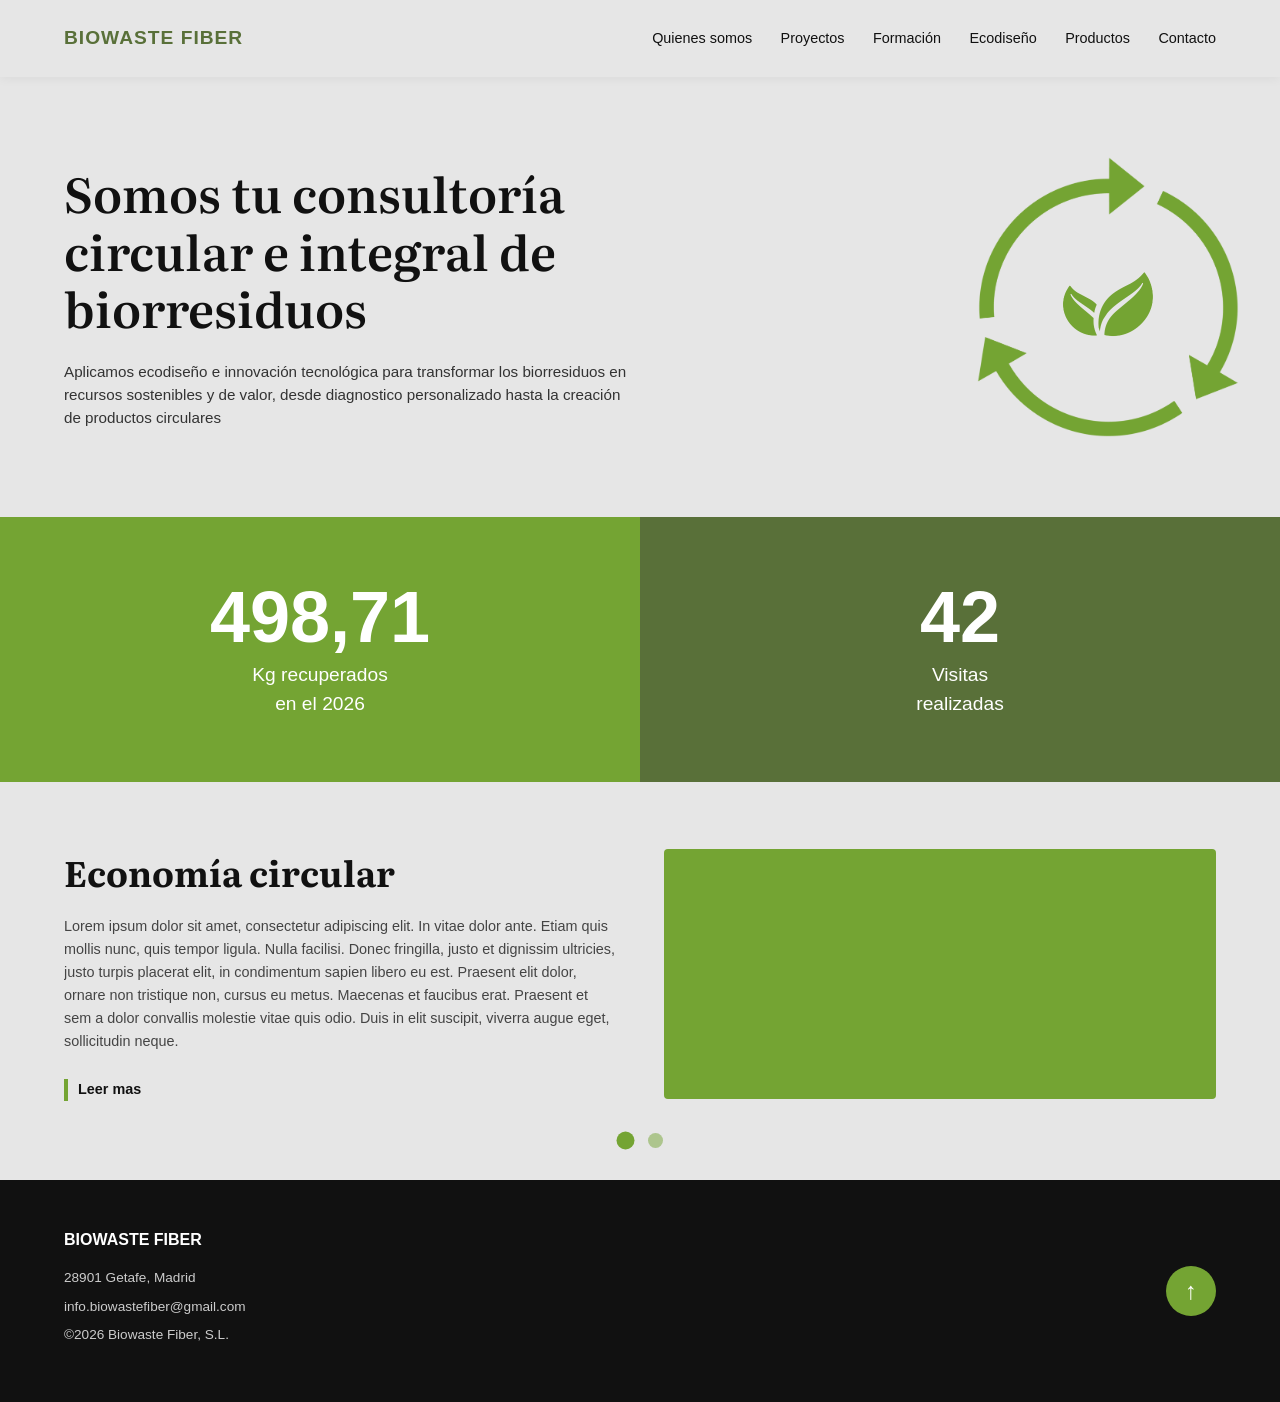
==== index.html @ 69482e2f "Add files via upload" ====
<!DOCTYPE html>
<html lang="es">
<head>
    <meta charset="UTF-8">
    <meta name="viewport" content="width=device-width, initial-scale=1.0">
    <title>Biowaste Fiber - Consultoría Circular</title>
    <!-- Importación de fuentes -->
    <link rel="preconnect" href="https://fonts.googleapis.com">
    <link rel="preconnect" href="https://fonts.gstatic.com" crossorigin>
    <link href="https://fonts.googleapis.com/css2?family=Literata:opsz,wght@7..72,400;7..72,600&display=swap" rel="stylesheet">
    <link rel="stylesheet" href="css/style.css">
</head>
<body>

    <!-- Cabecera / Navegación (Sticky) -->
    <header class="header">
        <div class="logo">BIOWASTE FIBER</div>
        <nav class="nav">
            <a href="#">Quienes somos</a>
            <a href="#">Proyectos</a>
            <a href="#">Formación</a>
            <a href="#">Ecodiseño</a>
            <a href="#">Productos</a>
            <a href="#">Contacto</a>
        </nav>
    </header>

    <!-- Sección Hero -->
    <section class="hero">
        <div class="hero-content">
            <h1>Somos tu consultoría circular e integral de biorresiduos</h1>
            <p>Aplicamos ecodiseño e innovación tecnológica para transformar los biorresiduos en recursos sostenibles y de valor, desde diagnostico personalizado hasta la creación de productos circulares</p>
        </div>
        
        <!-- Contenedor de la animación -->
        <div class="hero-animation-container">
            <!-- Imagen 1: Flechas circulares (Giran) -->
            <img src="img/image_1.png" alt="Flechas circulares" class="arrows-img">
            <!-- Imagen 2: Hojas (Estáticas en el centro y más grandes) -->
            <img src="img/Image_2.png" alt="Hojas" class="leaves-img">
        </div>
    </section>

    <!-- Sección de Estadísticas (Ancho completo) -->
    <section class="stats">
        <div class="stat-box light-green">
            <h2>498,71</h2>
            <p>Kg recuperados<br>en el 2026</p>
        </div>
        <div class="stat-box dark-green">
            <h2>42</h2>
            <p>Visitas<br>realizadas</p>
        </div>
    </section>

    <!-- Sección Carrusel -->
    <section class="carousel-section">
        <div class="carousel-container">
            <!-- Slide 1 -->
            <div class="carousel-slide active">
                <div class="slide-text">
                    <h3>Economía circular</h3>
                    <p>Lorem ipsum dolor sit amet, consectetur adipiscing elit. In vitae dolor ante. Etiam quis mollis nunc, quis tempor ligula. Nulla facilisi. Donec fringilla, justo et dignissim ultricies, justo turpis placerat elit, in condimentum sapien libero eu est. Praesent elit dolor, ornare non tristique non, cursus eu metus. Maecenas et faucibus erat. Praesent et sem a dolor convallis molestie vitae quis odio. Duis in elit suscipit, viverra augue eget, sollicitudin neque.</p>
                    <a href="#" class="read-more">Leer mas</a>
                </div>
                <div class="slide-image"></div>
            </div>

            <!-- Slide 2 -->
            <div class="carousel-slide">
                <div class="slide-text">
                    <h3>Monitoreo/Trazabilidad</h3>
                    <p>Lorem ipsum dolor sit amet, consectetur adipiscing elit. In vitae dolor ante. Etiam quis mollis nunc, quis tempor ligula. Nulla facilisi. Donec fringilla, justo et dignissim ultricies, justo turpis placerat elit, in condimentum sapien libero eu est. Praesent elit dolor, ornare non tristique non, cursus eu metus. Maecenas et faucibus erat. Praesent et sem a dolor convallis molestie vitae quis odio. Duis in elit suscipit, viverra augue eget, sollicitudin neque.</p>
                    <a href="#" class="read-more">Leer mas</a>
                </div>
                <div class="slide-image"></div>
            </div>
        </div>
        
        <!-- Controles del carrusel -->
        <div class="carousel-dots">
            <span class="dot active" data-slide="0"></span>
            <span class="dot" data-slide="1"></span>
        </div>
    </section>

    <!-- Pie de página -->
    <footer class="footer">
        <div class="footer-info">
            <p class="brand">BIOWASTE FIBER</p>
            <p>28901 Getafe, Madrid</p>
            <p>info.biowastefiber@gmail.com</p>
            <p>&copy;2026 Biowaste Fiber, S.L.</p>
        </div>
        <div class="footer-arrow">
            <a href="#" class="arrow-btn">↑</a>
        </div>
    </footer>

    <script src="js/script.js"></script>
</body>
</html>
---- css/style.css ----
/* --- Variables y Reseteo --- */
:root {
    --verde-claro: #74a433;
    --verde-oscuro: #597039;
    --gris-fondo: #e6e6e6;
    --negro: #111111;
    --blanco: #ffffff;
    --font-headings: 'Literata', Georgia, serif;
    --font-body: 'Helvetica Neue', Helvetica, Arial, sans-serif;
}

* {
    margin: 0;
    padding: 0;
    box-sizing: border-box;
}

body {
    font-family: var(--font-body);
    color: var(--negro);
    line-height: 1.5;
    background-color: var(--blanco);
    overflow-x: hidden;
}

/* --- Header / Navegación --- */
.header {
    display: flex;
    justify-content: space-between;
    align-items: center;
    padding: 1.5rem 4rem;
    background-color: var(--gris-fondo);
    position: sticky;
    top: 0;
    z-index: 1000;
    box-shadow: 0 2px 10px rgba(0,0,0,0.05);
}

.logo {
    font-weight: bold;
    font-size: 1.2rem;
    color: var(--verde-oscuro);
    letter-spacing: 1px;
}

.nav a {
    text-decoration: none;
    color: var(--negro);
    margin-left: 1.5rem;
    font-size: 0.9rem;
    font-weight: 500;
    transition: color 0.3s ease, border-bottom 0.3s ease;
    padding-bottom: 2px;
    border-bottom: 2px solid transparent;
}

.nav a:hover {
    color: var(--verde-claro);
    border-bottom: 2px solid var(--verde-claro);
}

/* --- Hero Section --- */
.hero {
    display: flex;
    justify-content: space-between;
    align-items: center;
    background-color: var(--gris-fondo);
    padding: 5rem 4rem;
}

.hero-content {
    max-width: 55%;
}

.hero h1 {
    font-family: var(--font-headings);
    font-size: 3rem;
    font-weight: 600;
    line-height: 1.2;
    margin-bottom: 1.5rem;
    color: var(--negro);
}

.hero p {
    font-size: 0.95rem;
    color: #333;
    max-width: 90%;
}

/* --- Animación del Hero --- */
.hero-animation-container {
    position: relative;
    width: 280px; /* Aumentado de 250px a 280px */
    height: 280px;
    display: flex;
    justify-content: center;
    align-items: center;
    /* Acerca el gráfico al texto */
    margin-right: -2rem; 
    margin-left: 1rem;
}

.arrows-img {
    position: absolute;
    width: 100%;
    height: 100%;
    object-fit: contain;
    animation: girar 15s linear infinite;
}

.leaves-img {
    position: absolute;
    width: 65%; /* Aumentado del 50% al 65% para hacer la hoja más grande */
    height: 65%;
    object-fit: contain;
    z-index: 2;
}

@keyframes girar {
    from { transform: rotate(0deg); }
    to { transform: rotate(360deg); }
}

/* --- Stats Section (Ancho completo) --- */
.stats {
    display: grid;
    grid-template-columns: 1fr 1fr;
    width: 100%;
}

.stat-box {
    padding: 4rem 2rem; /* Ajuste de padding */
    color: var(--blanco);
    display: flex;
    flex-direction: column;
    /* CAMBIO: Centrar el contenido vertical y horizontalmente */
    justify-content: center;
    align-items: center;
    text-align: center;
}

.stat-box h2 {
    font-size: 4.5rem;
    font-weight: bold;
    line-height: 1;
    margin-bottom: 0.5rem;
}

.stat-box p {
    font-size: 1.2rem;
    font-weight: normal;
}

.light-green {
    background-color: var(--verde-claro);
    /* Ya no se alinea a la derecha, ahora está centrado por la regla general .stat-box */
}

.dark-green {
    background-color: var(--verde-oscuro);
    /* Ya no se alinea a la izquierda, ahora está centrado por la regla general .stat-box */
}

/* --- Carrusel Section --- */
.carousel-section {
    background-color: var(--gris-fondo);
    padding: 4rem 4rem 2rem 4rem;
    position: relative;
}

.carousel-container {
    position: relative;
    max-width: 1200px;
    margin: 0 auto;
    overflow: hidden;
}

.carousel-slide {
    display: none;
    justify-content: space-between;
    align-items: center;
    gap: 3rem;
    animation: fadeIn 0.5s ease-in-out;
}

.carousel-slide.active {
    display: flex;
}

@keyframes fadeIn {
    from { opacity: 0; transform: translateX(20px); }
    to { opacity: 1; transform: translateX(0); }
}

.slide-text {
    flex: 1;
    max-width: 50%;
}

.slide-text h3 {
    font-family: var(--font-headings);
    font-size: 2.2rem;
    margin-bottom: 1rem;
    color: var(--negro);
}

.slide-text p {
    font-size: 0.9rem;
    color: #444;
    margin-bottom: 1.5rem;
    line-height: 1.6;
}

.read-more {
    display: inline-block;
    color: var(--negro);
    text-decoration: none;
    font-weight: bold;
    font-size: 0.9rem;
    border-left: 4px solid var(--verde-claro);
    padding-left: 10px;
    transition: color 0.3s ease;
}

.read-more:hover {
    color: var(--verde-claro);
}

.slide-image {
    flex: 1;
    height: 250px;
    background-color: var(--verde-claro);
    border-radius: 4px;
}

.carousel-dots {
    display: flex;
    justify-content: center;
    gap: 15px;
    margin-top: 2rem;
}

.dot {
    width: 15px;
    height: 15px;
    background-color: var(--verde-claro);
    border-radius: 50%;
    cursor: pointer;
    opacity: 0.5;
    transition: opacity 0.3s ease, transform 0.3s ease;
}

.dot.active {
    opacity: 1;
    transform: scale(1.2);
}

/* --- Footer --- */
.footer {
    background-color: var(--negro);
    color: var(--blanco);
    padding: 3rem 4rem;
    display: flex;
    justify-content: space-between;
    align-items: center;
}

.footer-info p {
    font-size: 0.85rem;
    margin-bottom: 0.5rem;
    color: #ccc;
}

.footer-info .brand {
    font-weight: bold;
    color: var(--blanco);
    font-size: 1rem;
    margin-bottom: 1rem;
}

.footer-arrow {
    display: flex;
    justify-content: center;
    align-items: center;
}

.arrow-btn {
    display: flex;
    justify-content: center;
    align-items: center;
    width: 50px;
    height: 50px;
    background-color: var(--verde-claro);
    color: var(--blanco);
    text-decoration: none;
    border-radius: 50%;
    font-size: 1.5rem;
    transition: background-color 0.3s ease, transform 0.3s ease;
}

.arrow-btn:hover {
    background-color: var(--verde-oscuro);
    transform: translateY(-5px);
}

/* --- Responsive Básico --- */
@media (max-width: 900px) {
    .header, .hero, .carousel-section, .footer {
        padding-left: 2rem;
        padding-right: 2rem;
    }
    
    .header {
        flex-direction: column;
        gap: 1rem;
    }
    
    .nav a {
        margin: 0 0.5rem;
    }

    .hero {
        flex-direction: column;
        text-align: center;
        gap: 2rem;
    }
    
    .hero-content {
        max-width: 100%;
    }
    
    .hero h1 {
        font-size: 2.2rem;
    }

    /* Ajuste en móviles para la animación del hero */
    .hero-animation-container {
        margin-right: 0;
        margin-left: 0;
        width: 240px;
        height: 240px;
    }

    .stats {
        grid-template-columns: 1fr;
    }

    .carousel-slide {
        flex-direction: column;
    }

    .slide-text {
        max-width: 100%;
    }
    
    .slide-image {
        width: 100%;
        height: 180px;
    }

    .footer {
        flex-direction: column;
        gap: 2rem;
        text-align: center;
    }
}
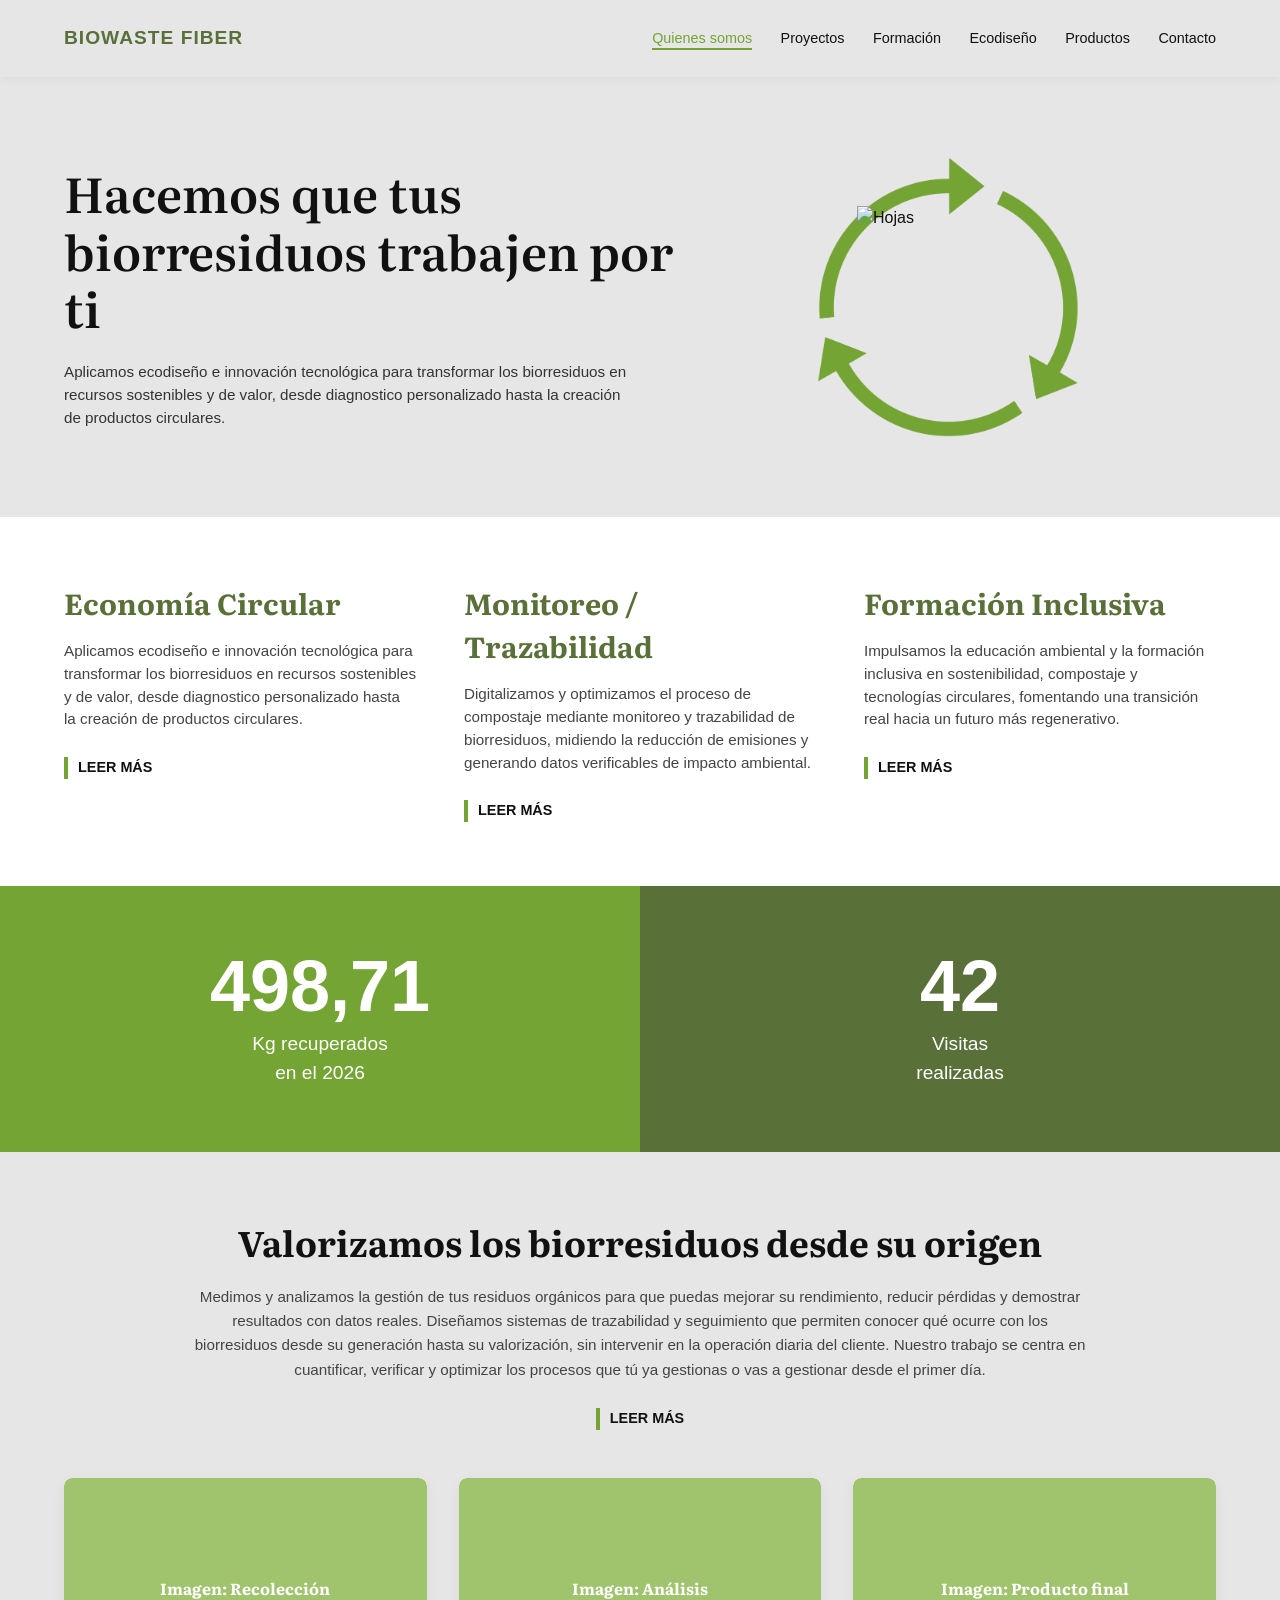
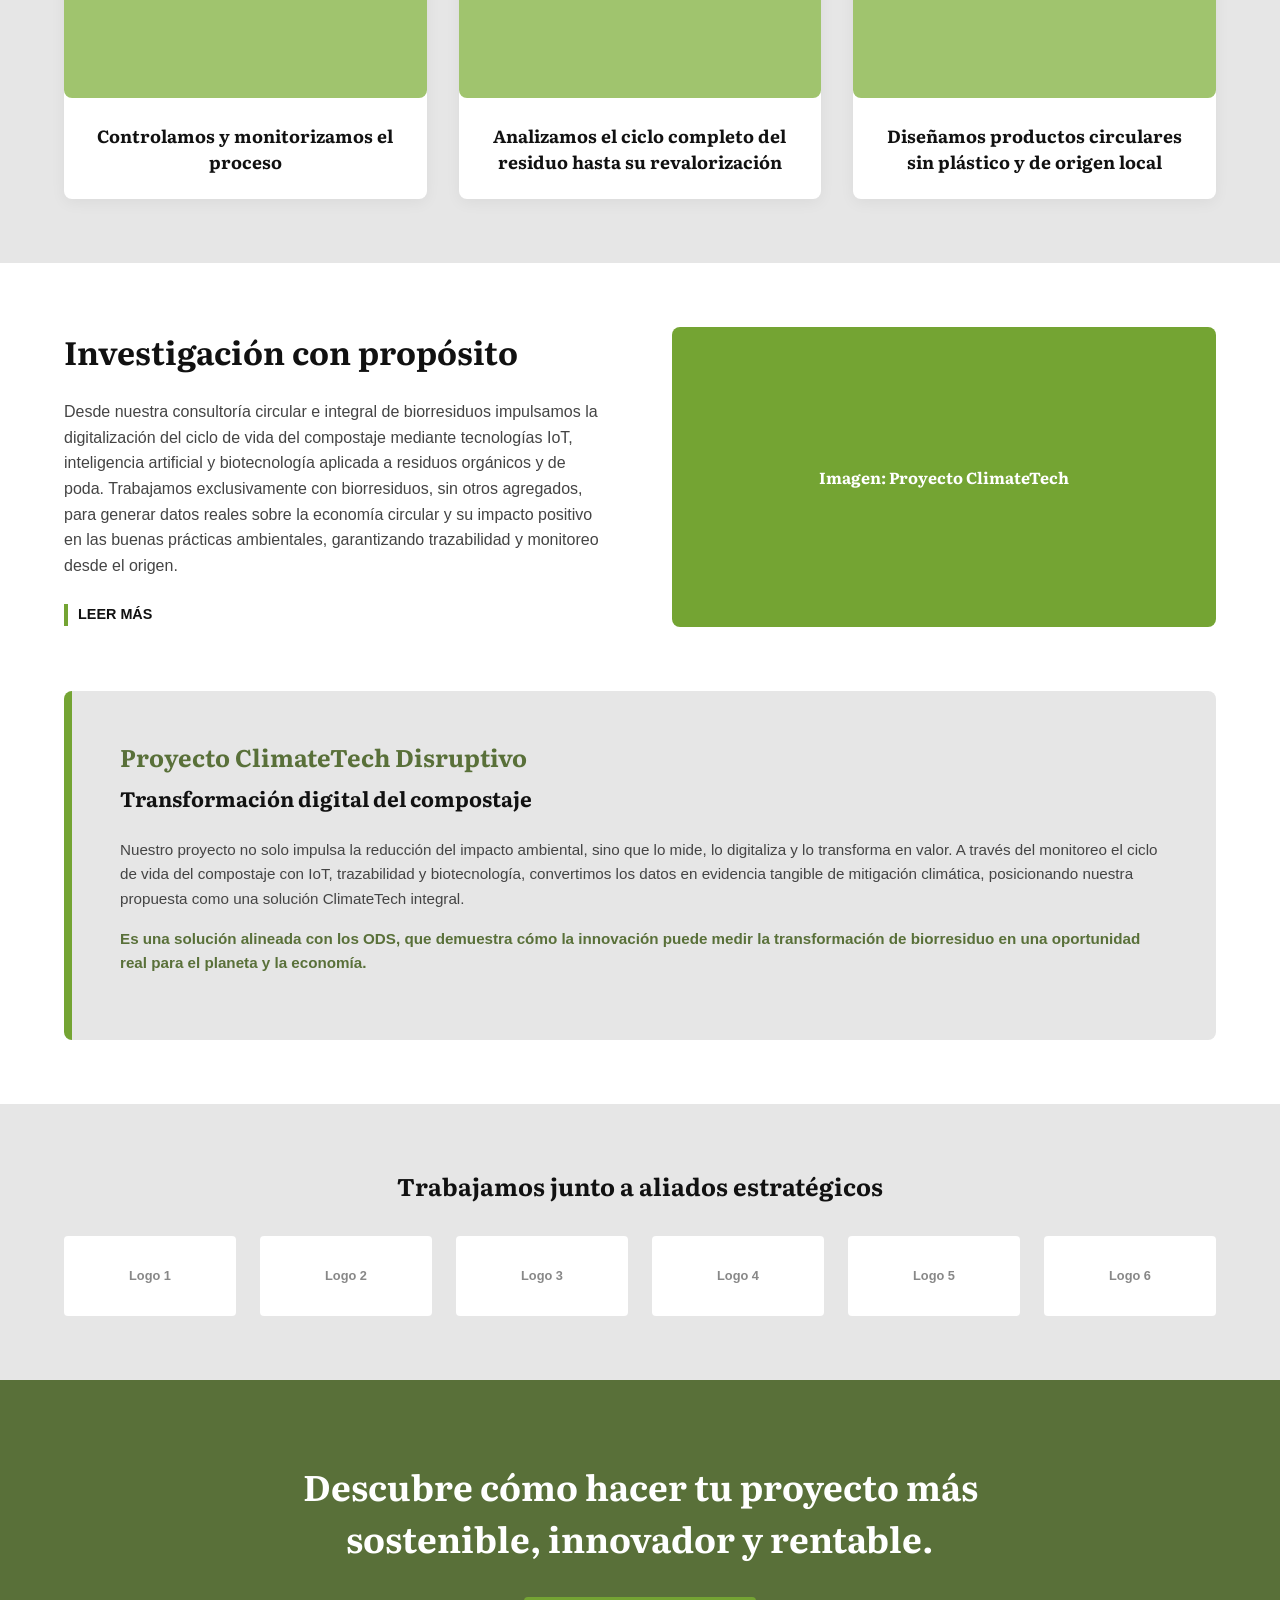
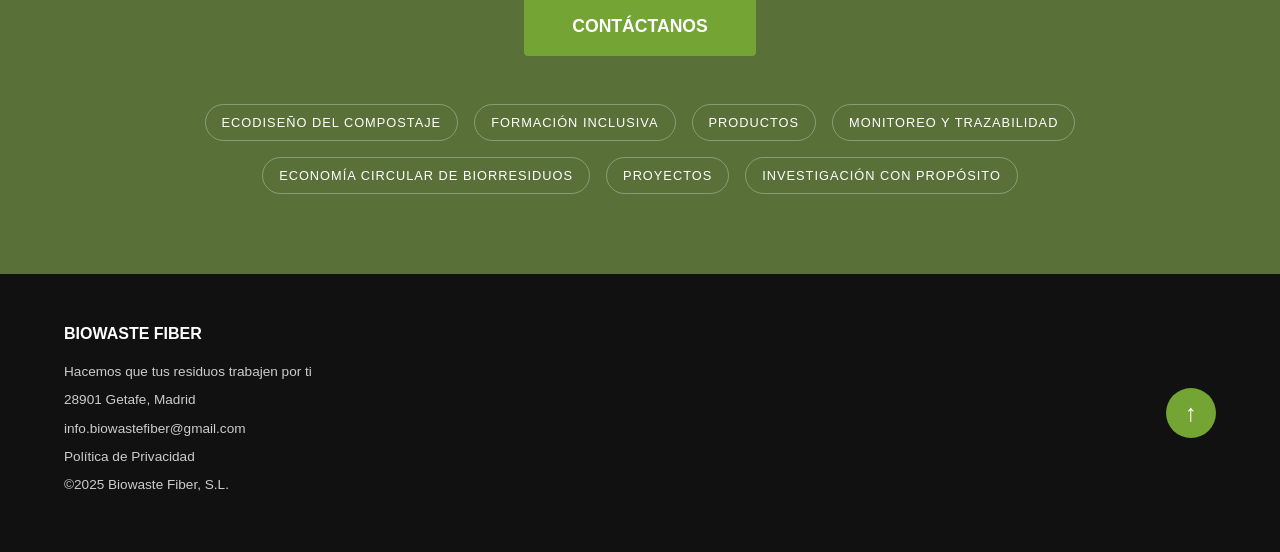
==== commit 77df1852: "upload 2" ====
--- a/index.html
+++ b/index.html
@@ -3,41 +3,63 @@
 <head>
     <meta charset="UTF-8">
     <meta name="viewport" content="width=device-width, initial-scale=1.0">
-    <title>Biowaste Fiber - Consultoría Circular</title>
+    <title>Biowaste Fiber - Hacemos que tus biorresiduos trabajen por ti</title>
     <!-- Importación de fuentes -->
     <link rel="preconnect" href="https://fonts.googleapis.com">
     <link rel="preconnect" href="https://fonts.gstatic.com" crossorigin>
     <link href="https://fonts.googleapis.com/css2?family=Literata:opsz,wght@7..72,400;7..72,600&display=swap" rel="stylesheet">
+    <!-- Ruta actualizada al CSS -->
     <link rel="stylesheet" href="css/style.css">
 </head>
 <body>
 
     <!-- Cabecera / Navegación (Sticky) -->
     <header class="header">
-        <div class="logo">BIOWASTE FIBER</div>
-        <nav class="nav">
-            <a href="#">Quienes somos</a>
-            <a href="#">Proyectos</a>
-            <a href="#">Formación</a>
-            <a href="#">Ecodiseño</a>
-            <a href="#">Productos</a>
-            <a href="#">Contacto</a>
-        </nav>
-    </header>
+    <a href="index.html" class="logo">BIOWASTE FIBER</a>
+    <nav class="nav">
+        <a href="index.html" class="active">Quienes somos</a>
+        <a href="proyectos.html">Proyectos</a>
+        <a href="formacion.html">Formación</a>
+        <a href="#">Ecodiseño</a>
+        <a href="#">Productos</a>
+        <a href="#">Contacto</a>
+    </nav>
+</header>
 
     <!-- Sección Hero -->
     <section class="hero">
         <div class="hero-content">
-            <h1>Somos tu consultoría circular e integral de biorresiduos</h1>
-            <p>Aplicamos ecodiseño e innovación tecnológica para transformar los biorresiduos en recursos sostenibles y de valor, desde diagnostico personalizado hasta la creación de productos circulares</p>
+            <h1 class="fade-in-left">Hacemos que tus biorresiduos trabajen por ti</h1>
+            <p class="fade-in-left delay-1">Aplicamos ecodiseño e innovación tecnológica para transformar los biorresiduos en recursos sostenibles y de valor, desde diagnostico personalizado hasta la creación de productos circulares.</p>
         </div>
         
         <!-- Contenedor de la animación -->
         <div class="hero-animation-container">
             <!-- Imagen 1: Flechas circulares (Giran) -->
             <img src="img/image_1.png" alt="Flechas circulares" class="arrows-img">
-            <!-- Imagen 2: Hojas (Estáticas en el centro y más grandes) -->
-            <img src="img/Image_2.png" alt="Hojas" class="leaves-img">
+            <!-- Imagen 2: Hojas (Estáticas en el centro) -->
+            <img src="img/image_2.png" alt="Hojas" class="leaves-img">
+        </div>
+    </section>
+
+    <!-- Sección de Introducción / Pilares -->
+    <section class="intro-section">
+        <div class="intro-container">
+            <div class="intro-text">
+                <h2>Economía Circular</h2>
+                <p>Aplicamos ecodiseño e innovación tecnológica para transformar los biorresiduos en recursos sostenibles y de valor, desde diagnostico personalizado hasta la creación de productos circulares.</p>
+                <a href="#" class="read-more">LEER MÁS</a>
+            </div>
+            <div class="intro-text">
+                <h2>Monitoreo / Trazabilidad</h2>
+                <p>Digitalizamos y optimizamos el proceso de compostaje mediante monitoreo y trazabilidad de biorresiduos, midiendo la reducción de emisiones y generando datos verificables de impacto ambiental.</p>
+                <a href="#" class="read-more">LEER MÁS</a>
+            </div>
+            <div class="intro-text">
+                <h2>Formación Inclusiva</h2>
+                <p>Impulsamos la educación ambiental y la formación inclusiva en sostenibilidad, compostaje y tecnologías circulares, fomentando una transición real hacia un futuro más regenerativo.</p>
+                <a href="#" class="read-more">LEER MÁS</a>
+            </div>
         </div>
     </section>
 
@@ -53,34 +75,77 @@
         </div>
     </section>
 
-    <!-- Sección Carrusel -->
-    <section class="carousel-section">
-        <div class="carousel-container">
-            <!-- Slide 1 -->
-            <div class="carousel-slide active">
-                <div class="slide-text">
-                    <h3>Economía circular</h3>
-                    <p>Lorem ipsum dolor sit amet, consectetur adipiscing elit. In vitae dolor ante. Etiam quis mollis nunc, quis tempor ligula. Nulla facilisi. Donec fringilla, justo et dignissim ultricies, justo turpis placerat elit, in condimentum sapien libero eu est. Praesent elit dolor, ornare non tristique non, cursus eu metus. Maecenas et faucibus erat. Praesent et sem a dolor convallis molestie vitae quis odio. Duis in elit suscipit, viverra augue eget, sollicitudin neque.</p>
-                    <a href="#" class="read-more">Leer mas</a>
-                </div>
-                <div class="slide-image"></div>
+    <!-- Sección de Proceso / Valorización -->
+    <section class="process-section">
+        <div class="process-header">
+            <h2>Valorizamos los biorresiduos desde su origen</h2>
+            <p>Medimos y analizamos la gestión de tus residuos orgánicos para que puedas mejorar su rendimiento, reducir pérdidas y demostrar resultados con datos reales. Diseñamos sistemas de trazabilidad y seguimiento que permiten conocer qué ocurre con los biorresiduos desde su generación hasta su valorización, sin intervenir en la operación diaria del cliente. Nuestro trabajo se centra en cuantificar, verificar y optimizar los procesos que tú ya gestionas o vas a gestionar desde el primer día.</p>
+            <a href="#" class="read-more">LEER MÁS</a>
+        </div>
+        
+        <div class="process-grid">
+            <div class="process-card">
+                <div class="image-placeholder process-img">Imagen: Recolección</div>
+                <h4>Controlamos y monitorizamos el proceso</h4>
             </div>
+            <div class="process-card">
+                <div class="image-placeholder process-img">Imagen: Análisis</div>
+                <h4>Analizamos el ciclo completo del residuo hasta su revalorización</h4>
+            </div>
+            <div class="process-card">
+                <div class="image-placeholder process-img">Imagen: Producto final</div>
+                <h4>Diseñamos productos circulares sin plástico y de origen local</h4>
+            </div>
+        </div>
+    </section>
 
-            <!-- Slide 2 -->
-            <div class="carousel-slide">
-                <div class="slide-text">
-                    <h3>Monitoreo/Trazabilidad</h3>
-                    <p>Lorem ipsum dolor sit amet, consectetur adipiscing elit. In vitae dolor ante. Etiam quis mollis nunc, quis tempor ligula. Nulla facilisi. Donec fringilla, justo et dignissim ultricies, justo turpis placerat elit, in condimentum sapien libero eu est. Praesent elit dolor, ornare non tristique non, cursus eu metus. Maecenas et faucibus erat. Praesent et sem a dolor convallis molestie vitae quis odio. Duis in elit suscipit, viverra augue eget, sollicitudin neque.</p>
-                    <a href="#" class="read-more">Leer mas</a>
-                </div>
-                <div class="slide-image"></div>
+    <!-- Sección de Investigación y Proyecto ClimateTech -->
+    <section class="research-section">
+        <div class="research-container">
+            <div class="research-text">
+                <h2>Investigación con propósito</h2>
+                <p>Desde nuestra consultoría circular e integral de biorresiduos impulsamos la digitalización del ciclo de vida del compostaje mediante tecnologías IoT, inteligencia artificial y biotecnología aplicada a residuos orgánicos y de poda. Trabajamos exclusivamente con biorresiduos, sin otros agregados, para generar datos reales sobre la economía circular y su impacto positivo en las buenas prácticas ambientales, garantizando trazabilidad y monitoreo desde el origen.</p>
+                <a href="#" class="read-more">LEER MÁS</a>
+            </div>
+            <div class="research-image">
+                <div class="image-placeholder research-img">Imagen: Proyecto ClimateTech</div>
             </div>
         </div>
         
-        <!-- Controles del carrusel -->
-        <div class="carousel-dots">
-            <span class="dot active" data-slide="0"></span>
-            <span class="dot" data-slide="1"></span>
+        <div class="climatetech-banner">
+            <h3>Proyecto ClimateTech Disruptivo</h3>
+            <h4>Transformación digital del compostaje</h4>
+            <p>Nuestro proyecto no solo impulsa la reducción del impacto ambiental, sino que lo mide, lo digitaliza y lo transforma en valor. A través del monitoreo el ciclo de vida del compostaje con IoT, trazabilidad y biotecnología, convertimos los datos en evidencia tangible de mitigación climática, posicionando nuestra propuesta como una solución ClimateTech integral.</p>
+            <p class="ods-text">Es una solución alineada con los ODS, que demuestra cómo la innovación puede medir la transformación de biorresiduo en una oportunidad real para el planeta y la economía.</p>
+        </div>
+    </section>
+
+    <!-- Sección de Aliados Estratégicos -->
+    <section class="partners-section">
+        <h3>Trabajamos junto a aliados estratégicos</h3>
+        <div class="partners-grid">
+            <div class="partner-logo">Logo 1</div>
+            <div class="partner-logo">Logo 2</div>
+            <div class="partner-logo">Logo 3</div>
+            <div class="partner-logo">Logo 4</div>
+            <div class="partner-logo">Logo 5</div>
+            <div class="partner-logo">Logo 6</div>
+        </div>
+    </section>
+
+    <!-- Sección CTA Final -->
+    <section class="cta-section">
+        <h2>Descubre cómo hacer tu proyecto más sostenible, innovador y rentable.</h2>
+        <a href="#" class="cta-button">CONTÁCTANOS</a>
+        
+        <div class="cta-tags">
+            <span>ECODISEÑO DEL COMPOSTAJE</span>
+            <span>FORMACIÓN INCLUSIVA</span>
+            <span>PRODUCTOS</span>
+            <span>MONITOREO Y TRAZABILIDAD</span>
+            <span>ECONOMÍA CIRCULAR DE BIORRESIDUOS</span>
+            <span>PROYECTOS</span>
+            <span>INVESTIGACIÓN CON PROPÓSITO</span>
         </div>
     </section>
 
@@ -88,15 +153,18 @@
     <footer class="footer">
         <div class="footer-info">
             <p class="brand">BIOWASTE FIBER</p>
+            <p>Hacemos que tus residuos trabajen por ti</p>
             <p>28901 Getafe, Madrid</p>
             <p>info.biowastefiber@gmail.com</p>
-            <p>&copy;2026 Biowaste Fiber, S.L.</p>
+            <p><a href="#" style="color: #ccc; text-decoration: none;">Política de Privacidad</a></p>
+            <p>&copy;2025 Biowaste Fiber, S.L.</p>
         </div>
         <div class="footer-arrow">
             <a href="#" class="arrow-btn">↑</a>
         </div>
     </footer>
 
+    <!-- Ruta actualizada al JS -->
     <script src="js/script.js"></script>
 </body>
 </html>
--- a/css/style.css
+++ b/css/style.css
@@ -41,6 +41,7 @@
     font-size: 1.2rem;
     color: var(--verde-oscuro);
     letter-spacing: 1px;
+    text-decoration: none;
 }
 
 .nav a {
@@ -54,12 +55,12 @@
     border-bottom: 2px solid transparent;
 }
 
-.nav a:hover {
+.nav a:hover, .nav a.active {
     color: var(--verde-claro);
     border-bottom: 2px solid var(--verde-claro);
 }
 
-/* --- Hero Section --- */
+/* --- Hero Section (General) --- */
 .hero {
     display: flex;
     justify-content: space-between;
@@ -87,17 +88,34 @@
     max-width: 90%;
 }
 
-/* --- Animación del Hero --- */
+/* Animación de entrada Fade In Left */
+.fade-in-left {
+    opacity: 0;
+    transform: translateX(-50px);
+    animation: fadeInLeft 1s ease-out forwards;
+}
+
+.delay-1 {
+    animation-delay: 0.3s;
+}
+
+@keyframes fadeInLeft {
+    to {
+        opacity: 1;
+        transform: translateX(0);
+    }
+}
+
+/* Animación del Hero (Gráfico del Index) */
 .hero-animation-container {
     position: relative;
-    width: 280px; /* Aumentado de 250px a 280px */
+    width: 280px;
     height: 280px;
     display: flex;
     justify-content: center;
     align-items: center;
-    /* Acerca el gráfico al texto */
-    margin-right: -2rem; 
-    margin-left: 1rem;
+    margin-left: auto; 
+    margin-right: 8rem;
 }
 
 .arrows-img {
@@ -110,7 +128,7 @@
 
 .leaves-img {
     position: absolute;
-    width: 65%; /* Aumentado del 50% al 65% para hacer la hoja más grande */
+    width: 65%;
     height: 65%;
     object-fit: contain;
     z-index: 2;
@@ -121,96 +139,7 @@
     to { transform: rotate(360deg); }
 }
 
-/* --- Stats Section (Ancho completo) --- */
-.stats {
-    display: grid;
-    grid-template-columns: 1fr 1fr;
-    width: 100%;
-}
-
-.stat-box {
-    padding: 4rem 2rem; /* Ajuste de padding */
-    color: var(--blanco);
-    display: flex;
-    flex-direction: column;
-    /* CAMBIO: Centrar el contenido vertical y horizontalmente */
-    justify-content: center;
-    align-items: center;
-    text-align: center;
-}
-
-.stat-box h2 {
-    font-size: 4.5rem;
-    font-weight: bold;
-    line-height: 1;
-    margin-bottom: 0.5rem;
-}
-
-.stat-box p {
-    font-size: 1.2rem;
-    font-weight: normal;
-}
-
-.light-green {
-    background-color: var(--verde-claro);
-    /* Ya no se alinea a la derecha, ahora está centrado por la regla general .stat-box */
-}
-
-.dark-green {
-    background-color: var(--verde-oscuro);
-    /* Ya no se alinea a la izquierda, ahora está centrado por la regla general .stat-box */
-}
-
-/* --- Carrusel Section --- */
-.carousel-section {
-    background-color: var(--gris-fondo);
-    padding: 4rem 4rem 2rem 4rem;
-    position: relative;
-}
-
-.carousel-container {
-    position: relative;
-    max-width: 1200px;
-    margin: 0 auto;
-    overflow: hidden;
-}
-
-.carousel-slide {
-    display: none;
-    justify-content: space-between;
-    align-items: center;
-    gap: 3rem;
-    animation: fadeIn 0.5s ease-in-out;
-}
-
-.carousel-slide.active {
-    display: flex;
-}
-
-@keyframes fadeIn {
-    from { opacity: 0; transform: translateX(20px); }
-    to { opacity: 1; transform: translateX(0); }
-}
-
-.slide-text {
-    flex: 1;
-    max-width: 50%;
-}
-
-.slide-text h3 {
-    font-family: var(--font-headings);
-    font-size: 2.2rem;
-    margin-bottom: 1rem;
-    color: var(--negro);
-}
-
-.slide-text p {
-    font-size: 0.9rem;
-    color: #444;
-    margin-bottom: 1.5rem;
-    line-height: 1.6;
-}
-
+/* --- Botón Leer Más --- */
 .read-more {
     display: inline-block;
     color: var(--negro);
@@ -221,39 +150,39 @@
     padding-left: 10px;
     transition: color 0.3s ease;
 }
-
-.read-more:hover {
-    color: var(--verde-claro);
-}
-
-.slide-image {
-    flex: 1;
-    height: 250px;
-    background-color: var(--verde-claro);
-    border-radius: 4px;
-}
-
-.carousel-dots {
+.read-more:hover { color: var(--verde-claro); }
+
+/* --- Stats Section (Ancho completo) --- */
+.stats {
+    display: grid;
+    grid-template-columns: 1fr 1fr;
+    width: 100%;
+}
+
+.stat-box {
+    padding: 4rem 2rem;
+    color: var(--blanco);
     display: flex;
+    flex-direction: column;
     justify-content: center;
-    gap: 15px;
-    margin-top: 2rem;
-}
-
-.dot {
-    width: 15px;
-    height: 15px;
-    background-color: var(--verde-claro);
-    border-radius: 50%;
-    cursor: pointer;
-    opacity: 0.5;
-    transition: opacity 0.3s ease, transform 0.3s ease;
-}
-
-.dot.active {
-    opacity: 1;
-    transform: scale(1.2);
-}
+    align-items: center;
+    text-align: center;
+}
+
+.stat-box h2 {
+    font-size: 4.5rem;
+    font-weight: bold;
+    line-height: 1;
+    margin-bottom: 0.5rem;
+}
+
+.stat-box p {
+    font-size: 1.2rem;
+    font-weight: normal;
+}
+
+.light-green { background-color: var(--verde-claro); }
+.dark-green { background-color: var(--verde-oscuro); }
 
 /* --- Footer --- */
 .footer {
@@ -264,26 +193,18 @@
     justify-content: space-between;
     align-items: center;
 }
-
 .footer-info p {
     font-size: 0.85rem;
     margin-bottom: 0.5rem;
     color: #ccc;
 }
-
 .footer-info .brand {
     font-weight: bold;
     color: var(--blanco);
     font-size: 1rem;
     margin-bottom: 1rem;
 }
-
-.footer-arrow {
-    display: flex;
-    justify-content: center;
-    align-items: center;
-}
-
+.footer-arrow { display: flex; justify-content: center; align-items: center; }
 .arrow-btn {
     display: flex;
     justify-content: center;
@@ -297,15 +218,524 @@
     font-size: 1.5rem;
     transition: background-color 0.3s ease, transform 0.3s ease;
 }
-
 .arrow-btn:hover {
     background-color: var(--verde-oscuro);
     transform: translateY(-5px);
 }
 
+/* =========================================
+   ESTILOS ESPECÍFICOS PARA LA PÁGINA DE FORMACIÓN
+   ========================================= */
+
+/* Hero de Formación */
+.training-hero {
+    padding: 4rem;
+}
+
+.training-img-container {
+    width: 250px;
+    height: 250px;
+    margin-right: 0;
+}
+
+/* Marcadores de posición de imágenes */
+.image-placeholder {
+    width: 100%;
+    height: 100%;
+    background-color: var(--verde-claro);
+    border-radius: 8px;
+    display: flex;
+    justify-content: center;
+    align-items: center;
+    color: var(--blanco);
+    font-weight: bold;
+    font-family: var(--font-headings);
+    text-align: center;
+    padding: 1rem;
+}
+
+/* Sección de Áreas y Beneficios */
+.info-section {
+    padding: 4rem;
+    background-color: var(--blanco);
+}
+
+.info-container {
+    max-width: 1200px;
+    margin: 0 auto;
+    display: grid;
+    grid-template-columns: 1fr 1fr;
+    gap: 4rem;
+}
+
+.info-block h3 {
+    font-family: var(--font-headings);
+    font-size: 1.8rem;
+    color: var(--verde-oscuro);
+    margin-bottom: 1.5rem;
+    border-bottom: 2px solid var(--verde-claro);
+    padding-bottom: 0.5rem;
+    display: inline-block;
+}
+
+.bullet-list {
+    list-style: none;
+}
+
+.bullet-list li {
+    position: relative;
+    padding-left: 1.5rem;
+    margin-bottom: 1rem;
+    font-size: 0.95rem;
+    color: #333;
+}
+
+.bullet-list li::before {
+    content: "✓";
+    position: absolute;
+    left: 0;
+    color: var(--verde-claro);
+    font-weight: bold;
+}
+
+/* Sección Nuestro Equipo */
+.team-section {
+    background-color: var(--gris-fondo);
+    padding: 4rem;
+}
+
+.team-container {
+    max-width: 1200px;
+    margin: 0 auto;
+    display: grid;
+    grid-template-columns: 1.5fr 1fr;
+    gap: 4rem;
+    align-items: center;
+}
+
+.team-text h3 {
+    font-family: var(--font-headings);
+    font-size: 2rem;
+    margin-bottom: 1.5rem;
+    color: var(--negro);
+}
+
+.team-text p {
+    font-size: 1rem;
+    color: #444;
+    line-height: 1.6;
+}
+
+.team-offer {
+    background-color: var(--blanco);
+    padding: 2rem;
+    border-radius: 8px;
+    box-shadow: 0 4px 15px rgba(0,0,0,0.05);
+}
+
+.team-offer h4 {
+    font-family: var(--font-headings);
+    font-size: 1.3rem;
+    margin-bottom: 1rem;
+    color: var(--verde-oscuro);
+}
+
+/* Sección Metodología */
+.methodology-section {
+    padding: 4rem;
+    background-color: var(--blanco);
+}
+
+.methodology-container {
+    max-width: 1200px;
+    margin: 0 auto;
+    display: grid;
+    grid-template-columns: repeat(3, 1fr);
+    gap: 2rem;
+}
+
+.method-card {
+    background-color: var(--gris-fondo);
+    padding: 2rem;
+    border-radius: 8px;
+    border-top: 4px solid var(--verde-claro);
+}
+
+.method-card h4 {
+    font-family: var(--font-headings);
+    font-size: 1.2rem;
+    margin-bottom: 0.5rem;
+    color: var(--negro);
+}
+
+.method-card h5 {
+    font-family: var(--font-headings);
+    font-size: 1rem;
+    color: var(--verde-oscuro);
+    margin-bottom: 1rem;
+}
+
+.method-card p {
+    font-size: 0.9rem;
+    color: #444;
+    line-height: 1.5;
+    margin-bottom: 0.5rem;
+}
+
+/* Sección Cursos */
+.courses-section {
+    padding: 4rem;
+    background-color: var(--gris-fondo);
+}
+
+.courses-header {
+    max-width: 1200px;
+    margin: 0 auto 3rem auto;
+    text-align: center;
+}
+
+.courses-header h2 {
+    font-family: var(--font-headings);
+    font-size: 2.2rem;
+    margin-bottom: 1rem;
+    color: var(--negro);
+}
+
+.courses-header p {
+    font-size: 0.95rem;
+    color: #444;
+    max-width: 800px;
+    margin: 0 auto;
+    line-height: 1.6;
+}
+
+.section-title {
+    font-family: var(--font-headings);
+    font-size: 1.8rem;
+    color: var(--verde-oscuro);
+    margin-bottom: 2rem;
+    max-width: 1200px;
+    margin-left: auto;
+    margin-right: auto;
+    border-bottom: 2px solid var(--verde-claro);
+    padding-bottom: 0.5rem;
+    display: inline-block;
+}
+
+.cards-grid {
+    max-width: 1200px;
+    margin: 0 auto;
+    display: grid;
+    grid-template-columns: repeat(2, 1fr);
+    gap: 2rem;
+}
+
+.card {
+    background-color: var(--blanco);
+    padding: 2.5rem;
+    border-radius: 8px;
+    box-shadow: 0 4px 15px rgba(0,0,0,0.05);
+    display: flex;
+    flex-direction: column;
+    justify-content: space-between;
+    transition: transform 0.3s ease;
+}
+
+.card:hover {
+    transform: translateY(-5px);
+}
+
+.card h4 {
+    font-family: var(--font-headings);
+    font-size: 1.4rem;
+    margin-bottom: 1rem;
+    color: var(--negro);
+}
+
+.card p {
+    font-size: 0.95rem;
+    color: #444;
+    margin-bottom: 2rem;
+    flex-grow: 1;
+}
+
+/* Sección Programas de Empleo */
+.employment-section {
+    padding: 4rem;
+    background-color: var(--blanco);
+    text-align: center;
+}
+
+.employment-container {
+    max-width: 800px;
+    margin: 0 auto;
+}
+
+.employment-container h3 {
+    font-family: var(--font-headings);
+    font-size: 2rem;
+    margin-bottom: 1.5rem;
+    color: var(--verde-oscuro);
+}
+
+.employment-container p {
+    font-size: 1rem;
+    color: #444;
+    line-height: 1.6;
+}
+
+/* =========================================
+   ESTILOS PARA LA PÁGINA DE INICIO (NUEVAS SECCIONES)
+   ========================================= */
+
+/* Sección de Introducción (Pilares) */
+.intro-section {
+    padding: 4rem;
+    background-color: var(--blanco);
+}
+
+.intro-container {
+    max-width: 1200px;
+    margin: 0 auto;
+    display: grid;
+    grid-template-columns: repeat(3, 1fr);
+    gap: 3rem;
+}
+
+.intro-text h2 {
+    font-family: var(--font-headings);
+    font-size: 1.8rem;
+    color: var(--verde-oscuro);
+    margin-bottom: 1rem;
+}
+
+.intro-text p {
+    font-size: 0.95rem;
+    color: #444;
+    margin-bottom: 1.5rem;
+}
+
+/* Sección de Proceso */
+.process-section {
+    padding: 4rem;
+    background-color: var(--gris-fondo);
+}
+
+.process-header {
+    max-width: 1200px;
+    margin: 0 auto 3rem auto;
+    text-align: center;
+}
+
+.process-header h2 {
+    font-family: var(--font-headings);
+    font-size: 2.2rem;
+    margin-bottom: 1rem;
+    color: var(--negro);
+}
+
+.process-header p {
+    font-size: 0.95rem;
+    color: #444;
+    max-width: 900px;
+    margin: 0 auto 1.5rem auto;
+    line-height: 1.6;
+}
+
+.process-grid {
+    max-width: 1200px;
+    margin: 0 auto;
+    display: grid;
+    grid-template-columns: repeat(3, 1fr);
+    gap: 2rem;
+}
+
+.process-card {
+    background-color: var(--blanco);
+    border-radius: 8px;
+    overflow: hidden;
+    box-shadow: 0 4px 15px rgba(0,0,0,0.05);
+}
+
+.process-card h4 {
+    font-family: var(--font-headings);
+    font-size: 1.1rem;
+    padding: 1.5rem;
+    color: var(--negro);
+    text-align: center;
+}
+
+.process-img {
+    height: 220px;
+    background-color: #a0c46e;
+}
+
+/* Sección de Investigación */
+.research-section {
+    padding: 4rem;
+    background-color: var(--blanco);
+}
+
+.research-container {
+    max-width: 1200px;
+    margin: 0 auto 4rem auto;
+    display: grid;
+    grid-template-columns: 1fr 1fr;
+    gap: 4rem;
+    align-items: center;
+}
+
+.research-text h2 {
+    font-family: var(--font-headings);
+    font-size: 2rem;
+    margin-bottom: 1.5rem;
+    color: var(--negro);
+}
+
+.research-text p {
+    font-size: 1rem;
+    color: #444;
+    line-height: 1.6;
+    margin-bottom: 1.5rem;
+}
+
+.research-img {
+    height: 300px;
+    border-radius: 8px;
+}
+
+.climatetech-banner {
+    max-width: 1200px;
+    margin: 0 auto;
+    background-color: var(--gris-fondo);
+    padding: 3rem;
+    border-radius: 8px;
+    border-left: 8px solid var(--verde-claro);
+}
+
+.climatetech-banner h3 {
+    font-family: var(--font-headings);
+    font-size: 1.5rem;
+    color: var(--verde-oscuro);
+    margin-bottom: 0.5rem;
+}
+
+.climatetech-banner h4 {
+    font-family: var(--font-headings);
+    font-size: 1.3rem;
+    color: var(--negro);
+    margin-bottom: 1.5rem;
+}
+
+.climatetech-banner p {
+    font-size: 0.95rem;
+    color: #444;
+    line-height: 1.6;
+    margin-bottom: 1rem;
+}
+
+.ods-text {
+    font-weight: bold;
+    color: var(--verde-oscuro) !important;
+}
+
+/* Sección de Aliados */
+.partners-section {
+    padding: 4rem;
+    background-color: var(--gris-fondo);
+    text-align: center;
+}
+
+.partners-section h3 {
+    font-family: var(--font-headings);
+    font-size: 1.5rem;
+    color: var(--negro);
+    margin-bottom: 2rem;
+}
+
+.partners-grid {
+    max-width: 1200px;
+    margin: 0 auto;
+    display: grid;
+    grid-template-columns: repeat(6, 1fr);
+    gap: 1.5rem;
+    align-items: center;
+}
+
+.partner-logo {
+    background-color: var(--blanco);
+    height: 80px;
+    display: flex;
+    justify-content: center;
+    align-items: center;
+    border-radius: 4px;
+    font-size: 0.8rem;
+    color: #888;
+    font-weight: bold;
+}
+
+/* Sección CTA Final */
+.cta-section {
+    padding: 5rem 4rem;
+    background-color: var(--verde-oscuro);
+    text-align: center;
+    color: var(--blanco);
+}
+
+.cta-section h2 {
+    font-family: var(--font-headings);
+    font-size: 2.2rem;
+    margin-bottom: 2rem;
+    max-width: 800px;
+    margin-left: auto;
+    margin-right: auto;
+}
+
+.cta-button {
+    display: inline-block;
+    background-color: var(--verde-claro);
+    color: var(--blanco);
+    padding: 1rem 3rem;
+    text-decoration: none;
+    font-weight: bold;
+    font-size: 1.1rem;
+    border-radius: 4px;
+    transition: background-color 0.3s ease, transform 0.3s ease;
+    margin-bottom: 3rem;
+}
+
+.cta-button:hover {
+    background-color: var(--blanco);
+    color: var(--verde-oscuro);
+    transform: translateY(-3px);
+}
+
+.cta-tags {
+    display: flex;
+    flex-wrap: wrap;
+    justify-content: center;
+    gap: 1rem;
+    max-width: 1000px;
+    margin: 0 auto;
+}
+
+.cta-tags span {
+    font-size: 0.8rem;
+    border: 1px solid rgba(255,255,255,0.3);
+    padding: 0.5rem 1rem;
+    border-radius: 20px;
+    letter-spacing: 1px;
+}
+
 /* --- Responsive Básico --- */
+@media (max-width: 1024px) {
+    .partners-grid {
+        grid-template-columns: repeat(3, 1fr);
+    }
+}
+
 @media (max-width: 900px) {
-    .header, .hero, .carousel-section, .footer {
+    .header, .hero, .intro-section, .process-section, .research-section, .partners-section, .cta-section, .footer, .info-section, .team-section, .methodology-section, .courses-section, .employment-section {
         padding-left: 2rem;
         padding-right: 2rem;
     }
@@ -333,10 +763,9 @@
         font-size: 2.2rem;
     }
 
-    /* Ajuste en móviles para la animación del hero */
     .hero-animation-container {
-        margin-right: 0;
-        margin-left: 0;
+        margin-right: auto;
+        margin-left: auto;
         width: 240px;
         height: 240px;
     }
@@ -345,17 +774,9 @@
         grid-template-columns: 1fr;
     }
 
-    .carousel-slide {
-        flex-direction: column;
-    }
-
-    .slide-text {
-        max-width: 100%;
-    }
-    
-    .slide-image {
-        width: 100%;
-        height: 180px;
+    .intro-container, .process-grid, .research-container, .info-container, .team-container, .methodology-container, .cards-grid {
+        grid-template-columns: 1fr;
+        gap: 2rem;
     }
 
     .footer {
@@ -363,4 +784,198 @@
         gap: 2rem;
         text-align: center;
     }
+
+    .partners-grid {
+        grid-template-columns: repeat(2, 1fr);
+    }
+
+    .training-img-container {
+        width: 100%;
+        height: 200px;
+    }
+    
+    .section-title {
+        display: block;
+        text-align: center;
+    }
+}
+
+/* =========================================
+   ESTILOS PARA LA PÁGINA DE PROYECTOS
+   ========================================= */
+
+/* Sección de Proyecto */
+.project-section {
+    padding: 5rem 4rem;
+    background-color: var(--blanco);
+}
+
+.project-alt-bg {
+    background-color: var(--gris-fondo);
+}
+
+.project-header {
+    max-width: 1200px;
+    margin: 0 auto 3rem auto;
+    text-align: center;
+}
+
+.project-header h2 {
+    font-family: var(--font-headings);
+    font-size: 2.4rem;
+    margin-bottom: 0.5rem;
+    color: var(--negro);
+}
+
+.project-subtitle {
+    font-family: var(--font-headings);
+    font-size: 1.2rem;
+    color: var(--verde-oscuro);
+    font-style: italic;
+}
+
+.project-content-grid {
+    max-width: 1200px;
+    margin: 0 auto 4rem auto;
+    display: grid;
+    grid-template-columns: 1fr 1fr;
+    gap: 4rem;
+    align-items: center;
+}
+
+.project-content-grid.reverse {
+    direction: rtl;
+}
+
+.project-content-grid.reverse > * {
+    direction: ltr;
+}
+
+.project-text p {
+    font-size: 1rem;
+    color: #444;
+    line-height: 1.7;
+    margin-bottom: 1.2rem;
+}
+
+.highlight-text {
+    font-weight: bold;
+    color: var(--verde-oscuro) !important;
+    border-left: 4px solid var(--verde-claro);
+    padding-left: 1rem;
+    margin-top: 1.5rem;
+    margin-bottom: 1.5rem !important;
+}
+
+.project-img {
+    height: 350px;
+    border-radius: 8px;
+    background-color: #a0c46e;
+}
+
+/* Tarjetas de Detalles */
+.project-details-grid {
+    max-width: 1200px;
+    margin: 0 auto;
+    display: grid;
+    grid-template-columns: repeat(3, 1fr);
+    gap: 2rem;
+}
+
+.detail-card {
+    background-color: var(--blanco);
+    padding: 2.5rem;
+    border-radius: 8px;
+    box-shadow: 0 4px 15px rgba(0,0,0,0.05);
+    border-top: 4px solid var(--verde-claro);
+    transition: transform 0.3s ease, box-shadow 0.3s ease;
+}
+
+.detail-card:hover {
+    transform: translateY(-5px);
+    box-shadow: 0 8px 25px rgba(0,0,0,0.1);
+}
+
+.detail-card h4 {
+    font-family: var(--font-headings);
+    font-size: 1.3rem;
+    margin-bottom: 1.5rem;
+    color: var(--verde-oscuro);
+}
+
+/* Talleres */
+.centered-text {
+    max-width: 900px;
+    margin: 0 auto 4rem auto;
+    text-align: center;
+}
+
+.workshops-grid {
+    max-width: 1200px;
+    margin: 0 auto;
+    display: grid;
+    grid-template-columns: repeat(3, 1fr);
+    gap: 2rem;
+}
+
+.workshop-card {
+    background-color: var(--blanco);
+    border-radius: 8px;
+    overflow: hidden;
+    box-shadow: 0 4px 15px rgba(0,0,0,0.05);
+    transition: transform 0.3s ease;
+}
+
+.workshop-card:hover {
+    transform: translateY(-5px);
+}
+
+.workshop-card h4 {
+    font-family: var(--font-headings);
+    font-size: 1.2rem;
+    padding: 1.5rem 1.5rem 0.5rem 1.5rem;
+    color: var(--negro);
+}
+
+.workshop-card p {
+    font-size: 0.9rem;
+    color: #444;
+    padding: 0 1.5rem 1.5rem 1.5rem;
+    line-height: 1.6;
+}
+
+.workshop-img {
+    height: 180px;
+    background-color: #a0c46e;
+}
+
+/* Responsive para Proyectos */
+@media (max-width: 1024px) {
+    .project-details-grid, .workshops-grid {
+        grid-template-columns: repeat(2, 1fr);
+    }
+}
+
+@media (max-width: 900px) {
+    .project-section {
+        padding: 3rem 2rem;
+    }
+    
+    .project-header h2 {
+        font-size: 1.8rem;
+    }
+    
+    .project-content-grid, .project-content-grid.reverse {
+        grid-template-columns: 1fr;
+        gap: 2rem;
+        direction: ltr;
+    }
+    
+    .project-details-grid, .workshops-grid {
+        grid-template-columns: 1fr;
+    }
+    
+    .project-img {
+        height: 250px;
+    }
 }
